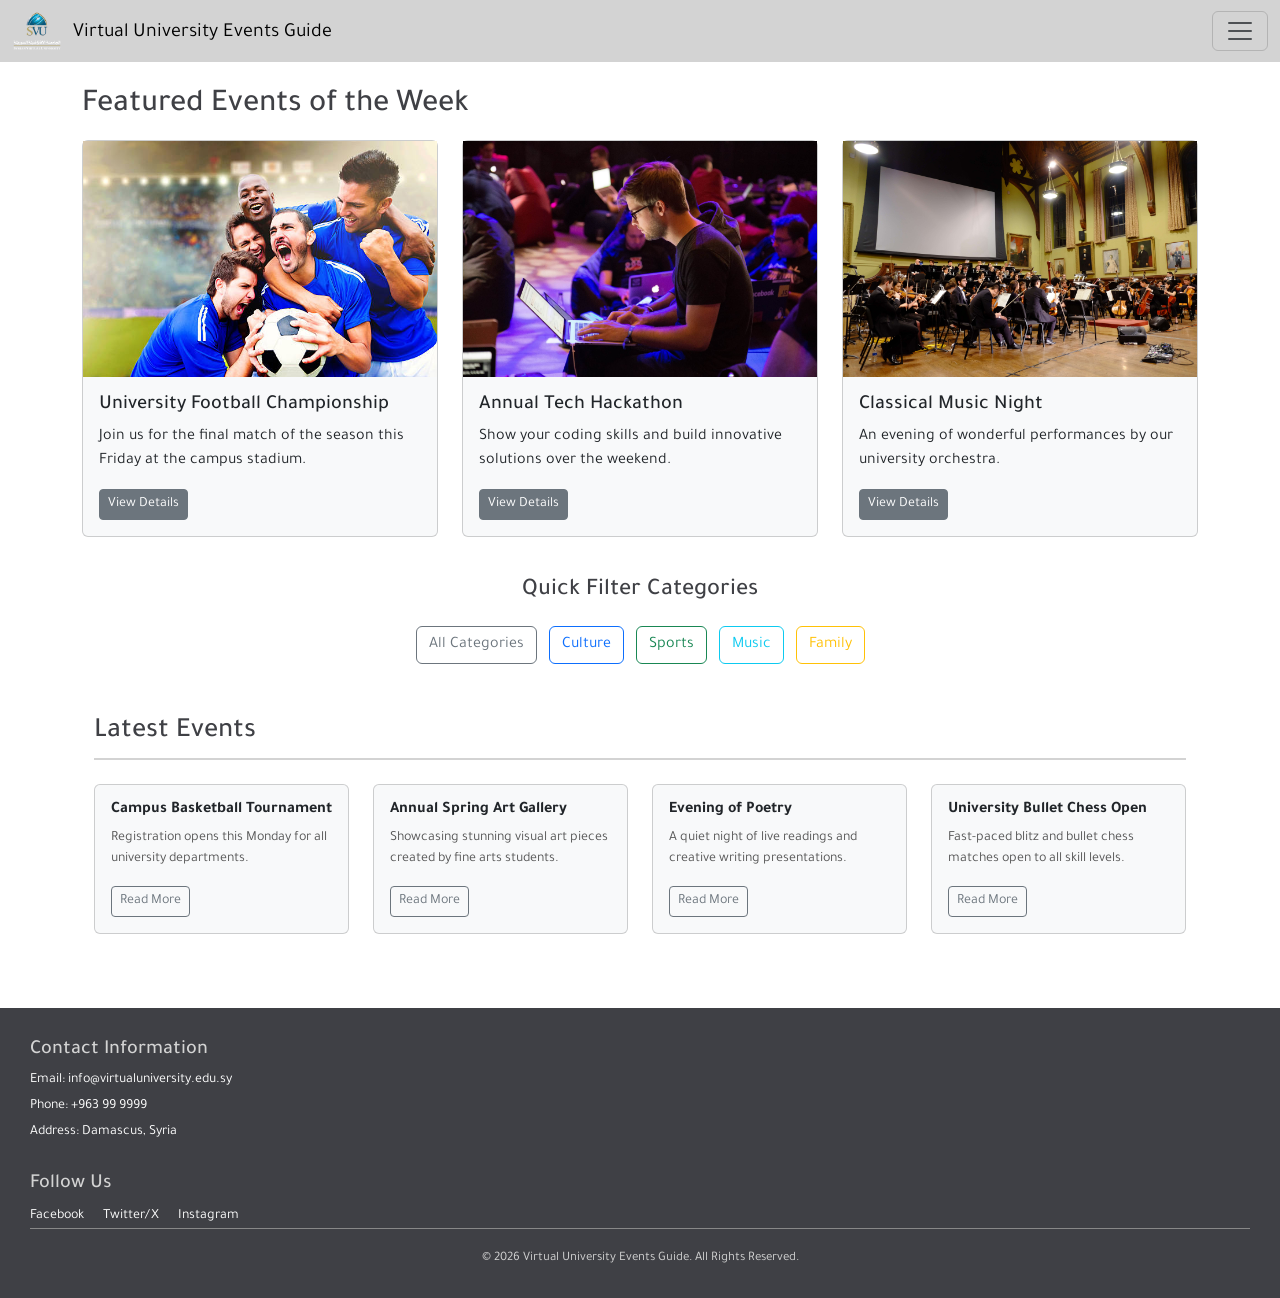
==== index.html @ 57dfa226 "Update index.html" ====
<!DOCTYPE html>
<html lang="en">
<head>
    <meta charset="UTF-8">
    <meta name="viewport" content="width=device-width, initial-scale=1">
    <meta name="keywords" content="events, sports, football, basketball">
    <link href="https://cdn.jsdelivr.net/npm/bootstrap@5.3.3/dist/css/bootstrap.min.css" rel="stylesheet">
    <link rel="stylesheet" href="assets/css/styles.css">
    <script src="https://cdn.jsdelivr.net/npm/bootstrap@5.3.3/dist/js/bootstrap.bundle.min.js"></script>
    <title>Virtual University Events Guide</title>
</head>
<body>

<header>
    <!-- Simple lightgray navbar -->
    <div class="navbar" style="background-color: lightgray">
        <!-- navbar surrounds the container -->
        <div class="container-fluid">

            <!-- Logo & Title -->
            <span style="font-size: 125%; color: black; margin-top: 4px; margin-bottom: 4px">
                <img alt="logo" src="assets/img/logo-white.png" width="50" height="38" style="margin-right: 6px">
                Virtual University Events Guide
            </span>

            <!-- The essential mobile menu button -->
            <button class="navbar-toggler" type="button" data-bs-toggle="collapse" data-bs-target="#mainNavbar">
                <span class="navbar-toggler-icon"></span>
            </button>

            <!-- The collapsible menu container -->
            <div class="navbar-collapse collapse" id="mainNavbar">
                <!-- navbar menu items  -->
                <ul style="list-style-type: none; margin-left: 0; padding-left: 0; margin-bottom: 0">
                    <li><a class="nav-link active" href="index.html">Home</a></li>
                    <!-- we use .active class for the active link and dim its color in the styles.css file -->
                    <li><a class="nav-link" href="events.html">All Events</a></li>
                    <li><a class="nav-link" href="about.html">About</a></li>
                    <li><a class="nav-link" href="contact.html">Contact Us</a></li>
                </ul>
            </div>

        </div>
    </div>
</header>


<main class="container my-4">
    <h2 class="mb-3" style="color: #3f4045;">Featured Events of the Week</h2>

    <!-- Section for highlighting 3 top events of the week -->
    <!-- Using a 12-column grid row, split into 3 equal blocks of size 4 for desktop screens -->
    <div class="row">

        <div class="col-md-4 mb-3">
            <div class="card" style="background-color: #f8f9fa;">
                <img src="assets/img/event1.jpg" alt="Event 1">
                <!-- Inside layout for card structure (title, description, and link button) -->
                <div class="m-3">
                    <h5>University Football Championship</h5>
                    <p>Join us for the final match of the season this Friday at the campus stadium.</p>
                    <a href="event.html">
                        <button type="button" class="btn btn-sm btn-secondary">View Details</button>
                    </a>
                </div>
            </div>
        </div>

        <div class="col-md-4 mb-3">
            <div class="card" style="background-color: #f8f9fa;">
                <img src="assets/img/event2.jpg" alt="Event 2">
                <div class="m-3">
                    <h5>Annual Tech Hackathon</h5>
                    <p>Show your coding skills and build innovative solutions over the weekend.</p>
                    <a href="event.html">
                        <button type="button" class="btn btn-sm btn-secondary">View Details</button>
                    </a>
                </div>
            </div>
        </div>

        <div class="col-md-4 mb-3">
            <div class="card" style="background-color: #f8f9fa;">
                <img src="assets/img/event3.jpg" alt="Event 3">
                <div class="m-3">
                    <h5>Classical Music Night</h5>
                    <p>An evening of wonderful performances by our university orchestra.</p>
                    <a href="event.html">
                        <button type="button" class="btn btn-sm btn-secondary">View Details</button>
                    </a>
                </div>
            </div>
        </div>

    </div>

    <!-- Categories Buttons -->
    <div class="container my-4" style="text-align: center;">
        <h4 class="mb-3" style="color: #3f4045;">Quick Filter Categories</h4>

        <button type="button" class="btn btn-outline-secondary m-1">All Categories</button>
        <button type="button" class="btn btn-outline-primary m-1">Culture</button>
        <button type="button" class="btn btn-outline-success m-1">Sports</button>
        <button type="button" class="btn btn-outline-info m-1">Music</button>
        <button type="button" class="btn btn-outline-warning m-1">Family</button>
    </div>

    <!-- Latest events section -->
    <div class="container my-5">
        <!-- Title with a line separator: we separate the line from text by a padding of 8px -->
        <h3 class="mb-4" style="color: #3f4045; border-bottom: 2px solid lightgray; padding-bottom: 8px;">
            Latest Events
        </h3>

        <div class="row">

            <!-- each card takes 3/12 columns if the screen is large (4 cards per row) -->
            <!-- each card takes 6/12 columns if the screen is medium (2 cards per row)-->
            <div class="col-lg-3 col-md-6 mb-4">
                <div class="card" style="background-color: #f8f9fa;">

                    <!-- The card contains this area which is separated from the card boarders by margin 3 -->
                    <div class="m-3">
                        <!-- Each card contains: title + text + "read more" button -->
                        <h6 style="font-weight: bold;">Campus Basketball Tournament</h6>
                        <p class="mb-3" style="font-size: 14px; color: #555;">Registration opens this Monday for all
                            university departments.</p>
                        <a href="event.html">
                            <button type="button" class="btn btn-sm btn-outline-secondary">Read More</button>
                        </a>
                    </div>
                </div>
            </div>

            <div class="col-lg-3 col-md-6 mb-4">
                <div class="card" style="background-color: #f8f9fa;">
                    <div class="m-3">
                        <h6 style="font-weight: bold;">Annual Spring Art Gallery</h6>
                        <p class="mb-3" style="font-size: 14px; color: #555;">Showcasing stunning visual art pieces
                            created by fine arts students.</p>
                        <a href="event.html">
                            <button type="button" class="btn btn-sm btn-outline-secondary">Read More</button>
                        </a>
                    </div>
                </div>
            </div>

            <div class="col-lg-3 col-md-6 mb-4">
                <div class="card" style="background-color: #f8f9fa;">
                    <div class="m-3">
                        <h6 style="font-weight: bold;">Evening of Poetry</h6>
                        <p class="mb-3" style="font-size: 14px; color: #555;">A quiet night of live readings and
                            creative writing presentations.</p>
                        <a href="event.html">
                            <button type="button" class="btn btn-sm btn-outline-secondary">Read More</button>
                        </a>
                    </div>
                </div>
            </div>

            <div class="col-lg-3 col-md-6 mb-4">
                <div class="card" style="background-color: #f8f9fa;">
                    <div class="m-3">
                        <h6 style="font-weight: bold;">University Bullet Chess Open</h6>
                        <p class="mb-3" style="font-size: 14px; color: #555;">Fast-paced blitz and bullet chess matches
                            open to all skill levels.</p>
                        <a href="event.html">
                            <button type="button" class="btn btn-sm btn-outline-secondary">Read More</button>
                        </a>
                    </div>
                </div>
            </div>

        </div>
    </div>


</main>

<footer style="background-color: #3f4045; color: white; padding: 30px; margin-top: 50px;">

    <div>
        <h5 style="color: lightgray;">Contact Information</h5>
        <!-- Overwriting the default <p> margin-bottom which is large with a smaller one (5px) -->
        <p style="font-size: 14px; margin-bottom: 5px;">Email: info@virtualuniversity.edu.sy</p>
        <p style="font-size: 14px; margin-bottom: 5px;">Phone: +963 99 9999</p>
        <p style="font-size: 14px; margin-bottom: 5px;">Address: Damascus, Syria</p>
    </div>

    <div>
        <br/>
        <!-- Title "Follow Us" is lightgray so it's slightly different from normal white text in this area. -->
        <h5 style="color: lightgray;">Follow Us</h5>
        <!-- 3 links on the same line separated by margin-right. -->
        <!-- We don't want the links to look blue and underlined. -->
        <a href="https://facebook.com" target="_blank"
           style="color: white; text-decoration: none; margin-right: 15px; font-size: 14px;">Facebook</a>
        <a href="https://twitter.com" target="_blank"
           style="color: white; text-decoration: none; margin-right: 15px; font-size: 14px;">Twitter/X</a>
        <a href="https://instagram.com" target="_blank"
           style="color: white; text-decoration: none; font-size: 14px;">Instagram</a>
    </div>

    <div style="border-top: 1px solid #888888; font-size: 13px; color: lightgray; text-align: center; padding-top: 20px;">
        <!-- margin-bottom 0 prevents <p> from creating a blank line after it -->
        <p style="margin-bottom: 0">&copy; 2026 Virtual University Events Guide. All Rights Reserved.</p>
    </div>
</footer>

</body>
</html>
---- assets/css/styles.css ----
/* Download required fonts */
@import url('https://fonts.googleapis.com/css2?family=Cairo:wght@400;700&family=Tajawal:wght@400;700&display=swap');

body {
    font-family: 'Tajawal', 'Cairo', sans-serif;
}

/* Just a basic target for links inside the menu */
#mainNavbar ul li a
{
    padding: 8px;
    color: #3f4045;
}

/* The active link is a bit grayer */
#mainNavbar ul li a.active
{
    color: #7a8090;
}

/* Simple hover effect */
#mainNavbar ul li a:hover
{
    color: #0a53be;
}
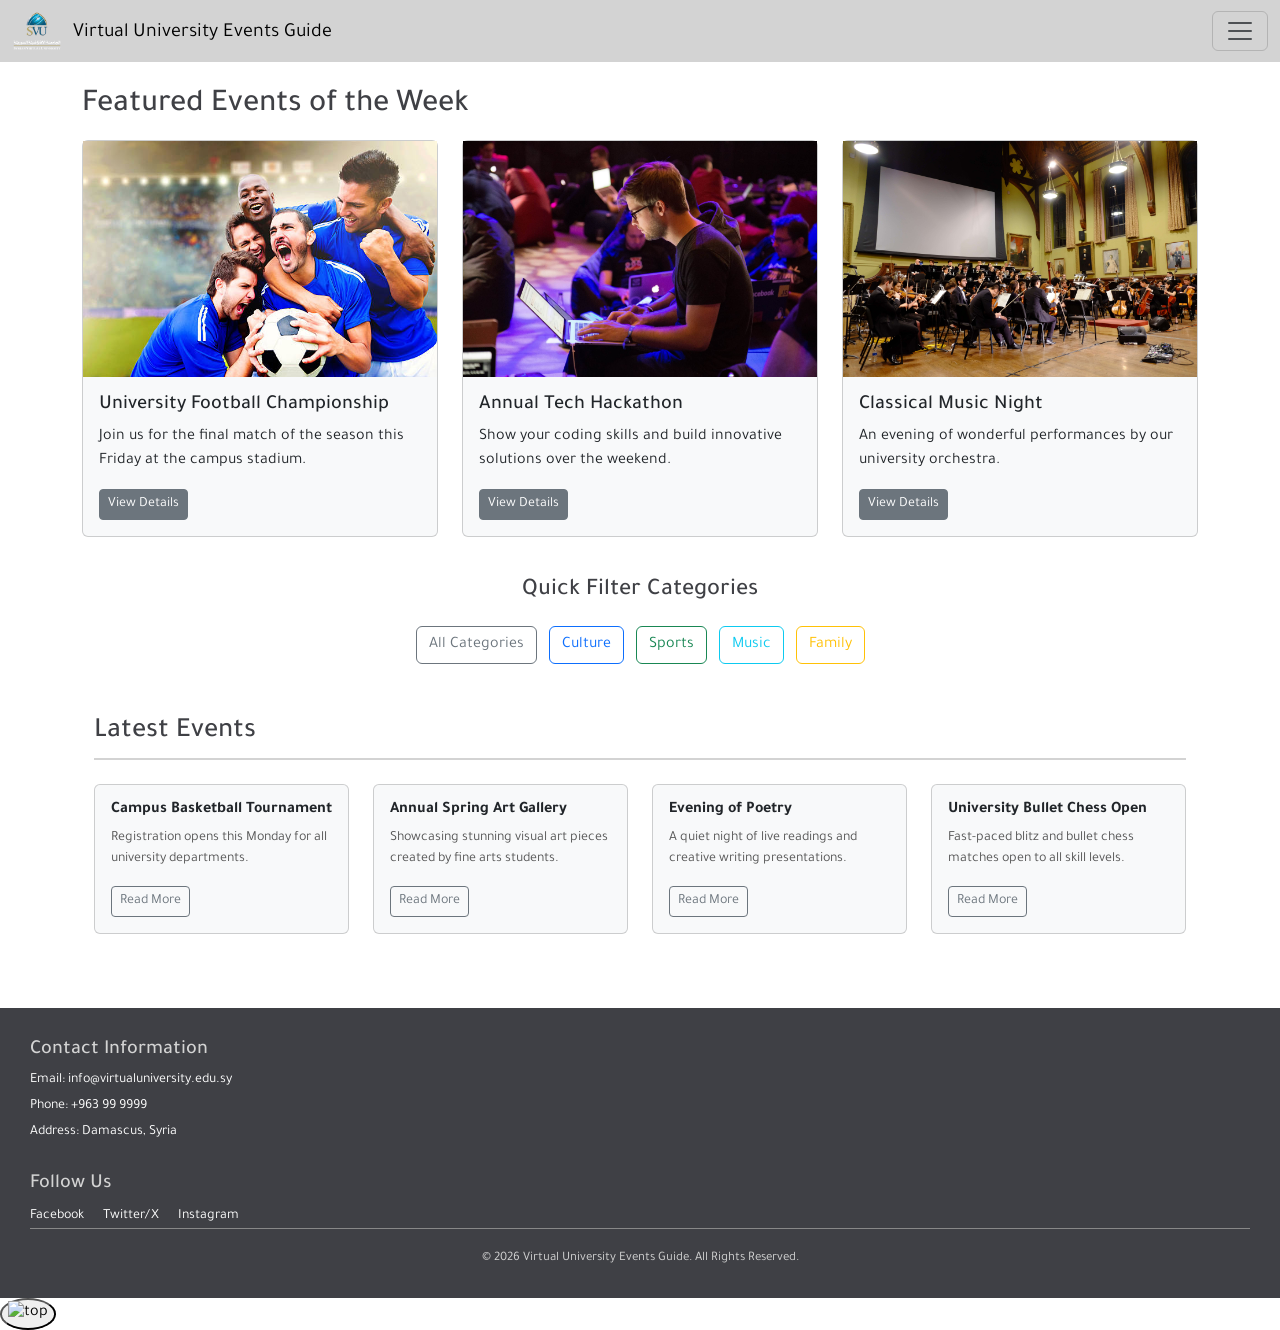
==== commit 3f85c061: "Update index.html" ====
--- a/index.html
+++ b/index.html
@@ -7,11 +7,12 @@
     <link href="https://cdn.jsdelivr.net/npm/bootstrap@5.3.3/dist/css/bootstrap.min.css" rel="stylesheet">
     <link rel="stylesheet" href="assets/css/styles.css">
     <script src="https://cdn.jsdelivr.net/npm/bootstrap@5.3.3/dist/js/bootstrap.bundle.min.js"></script>
+    <script src="assets/js/main.js" type="text/javascript"></script>
     <title>Virtual University Events Guide</title>
 </head>
 <body>
 
-<header>
+<header id="headerElement">
     <!-- Simple lightgray navbar -->
     <div class="navbar" style="background-color: lightgray">
         <!-- navbar surrounds the container -->
@@ -52,6 +53,8 @@
     <!-- Using a 12-column grid row, split into 3 equal blocks of size 4 for desktop screens -->
     <div class="row">
 
+        <!-- We have a row and inside it is 3 columns with col-md-4 -->
+         <!-- so on a medium-sized or larger screen, we get 3 columns. -->
         <div class="col-md-4 mb-3">
             <div class="card" style="background-color: #f8f9fa;">
                 <img src="assets/img/event1.jpg" alt="Event 1">
@@ -59,7 +62,7 @@
                 <div class="m-3">
                     <h5>University Football Championship</h5>
                     <p>Join us for the final match of the season this Friday at the campus stadium.</p>
-                    <a href="event.html">
+                    <a href="event.html?id=football">
                         <button type="button" class="btn btn-sm btn-secondary">View Details</button>
                     </a>
                 </div>
@@ -85,7 +88,7 @@
                 <div class="m-3">
                     <h5>Classical Music Night</h5>
                     <p>An evening of wonderful performances by our university orchestra.</p>
-                    <a href="event.html">
+                    <a href="event.html?id=music">
                         <button type="button" class="btn btn-sm btn-secondary">View Details</button>
                     </a>
                 </div>
@@ -125,7 +128,7 @@
                         <h6 style="font-weight: bold;">Campus Basketball Tournament</h6>
                         <p class="mb-3" style="font-size: 14px; color: #555;">Registration opens this Monday for all
                             university departments.</p>
-                        <a href="event.html">
+                        <a href="event.html?id=basketball">
                             <button type="button" class="btn btn-sm btn-outline-secondary">Read More</button>
                         </a>
                     </div>
@@ -136,9 +139,9 @@
                 <div class="card" style="background-color: #f8f9fa;">
                     <div class="m-3">
                         <h6 style="font-weight: bold;">Annual Spring Art Gallery</h6>
-                        <p class="mb-3" style="font-size: 14px; color: #555;">Showcasing stunning visual art pieces
+                        <p class="mb-3" style="font-size: 14px; color: #555555;">Showcasing stunning visual art pieces
                             created by fine arts students.</p>
-                        <a href="event.html">
+                        <a href="event.html?id=art">
                             <button type="button" class="btn btn-sm btn-outline-secondary">Read More</button>
                         </a>
                     </div>
@@ -149,9 +152,9 @@
                 <div class="card" style="background-color: #f8f9fa;">
                     <div class="m-3">
                         <h6 style="font-weight: bold;">Evening of Poetry</h6>
-                        <p class="mb-3" style="font-size: 14px; color: #555;">A quiet night of live readings and
+                        <p class="mb-3" style="font-size: 14px; color: #555555;">A quiet night of live readings and
                             creative writing presentations.</p>
-                        <a href="event.html">
+                        <a href="event.html?id=poetry">
                             <button type="button" class="btn btn-sm btn-outline-secondary">Read More</button>
                         </a>
                     </div>
@@ -162,9 +165,9 @@
                 <div class="card" style="background-color: #f8f9fa;">
                     <div class="m-3">
                         <h6 style="font-weight: bold;">University Bullet Chess Open</h6>
-                        <p class="mb-3" style="font-size: 14px; color: #555;">Fast-paced blitz and bullet chess matches
+                        <p class="mb-3" style="font-size: 14px; color: #555555;">Fast-paced blitz and bullet chess matches
                             open to all skill levels.</p>
-                        <a href="event.html">
+                        <a href="event.html?id=chess">
                             <button type="button" class="btn btn-sm btn-outline-secondary">Read More</button>
                         </a>
                     </div>
@@ -207,5 +210,13 @@
     </div>
 </footer>
 
+<!-- Floating "back to top" button -->
+<!-- Refer to styles.css for design features -->
+<a href="#headerElement">
+    <button id="backToTopButton" class="rounded-circle">
+        <img src="assets/img/up-arrow.png" width="20px" height="20px" alt="top"/>
+    </button>
+</a>
+
 </body>
 </html>
--- a/assets/css/styles.css
+++ b/assets/css/styles.css
@@ -23,3 +23,8 @@
 {
     color: #0a53be;
 }
+
+button
+{
+   text-align: center;
+}
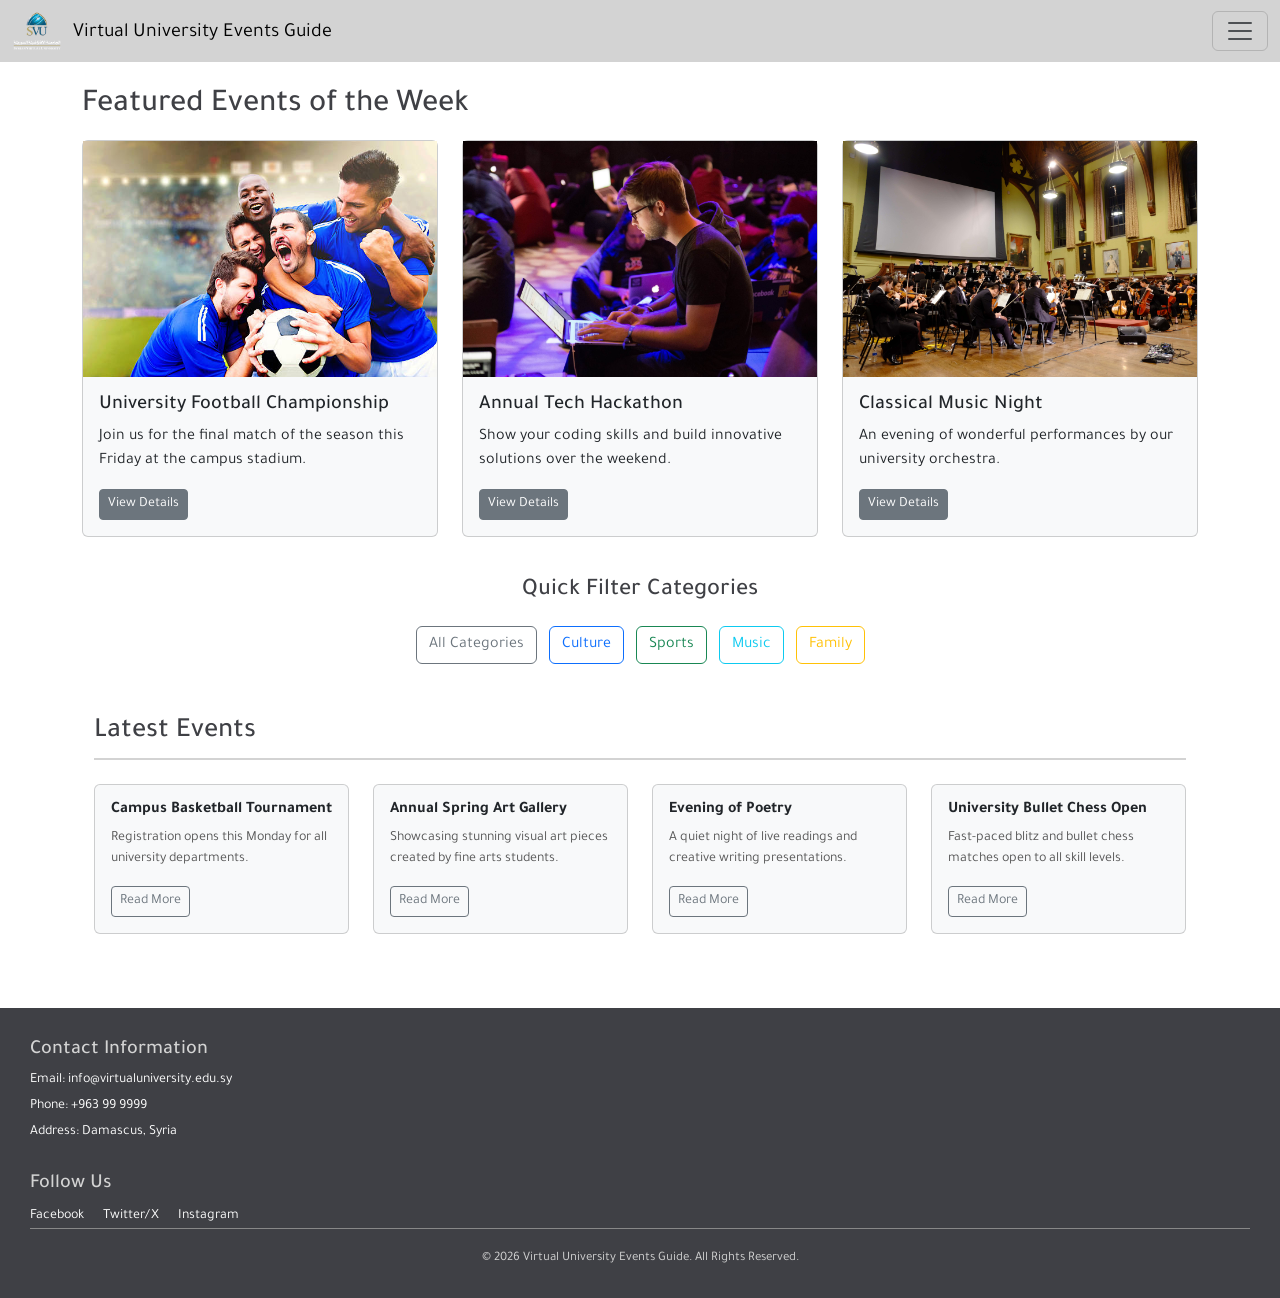
==== commit 920ddae9: "Update index.html" ====
--- a/index.html
+++ b/index.html
@@ -57,7 +57,7 @@
          <!-- so on a medium-sized or larger screen, we get 3 columns. -->
         <div class="col-md-4 mb-3">
             <div class="card" style="background-color: #f8f9fa;">
-                <img src="assets/img/event1.jpg" alt="Event 1">
+                <img src="assets/img/football.jpg" alt="Event 1">
                 <!-- Inside layout for card structure (title, description, and link button) -->
                 <div class="m-3">
                     <h5>University Football Championship</h5>
@@ -71,7 +71,7 @@
 
         <div class="col-md-4 mb-3">
             <div class="card" style="background-color: #f8f9fa;">
-                <img src="assets/img/event2.jpg" alt="Event 2">
+                <img src="assets/img/hackathon.jpg" alt="Event 2">
                 <div class="m-3">
                     <h5>Annual Tech Hackathon</h5>
                     <p>Show your coding skills and build innovative solutions over the weekend.</p>
@@ -84,7 +84,7 @@
 
         <div class="col-md-4 mb-3">
             <div class="card" style="background-color: #f8f9fa;">
-                <img src="assets/img/event3.jpg" alt="Event 3">
+                <img src="assets/img/music.jpg" alt="Event 3">
                 <div class="m-3">
                     <h5>Classical Music Night</h5>
                     <p>An evening of wonderful performances by our university orchestra.</p>
--- a/assets/css/styles.css
+++ b/assets/css/styles.css
@@ -24,7 +24,29 @@
     color: #0a53be;
 }
 
-button
+#backToTopButton
 {
-   text-align: center;
+    position: fixed;
+    bottom: 30px;
+    right: 30px;
+    visibility: hidden;
+    border: none;
+    opacity: 0;
+
+    /* Human touch: Give it your signature dark gray color and a nice size */
+    background-color: lightgray;
+    width: 45px;
+    height: 45px;
+    display: flex;
+    align-items: center;
+    justify-content: center;
+    cursor: pointer; /* Makes the mouse cursor turn into a pointer finger on hover */
+    box-shadow: 0px 2px 5px rgba(0,0,0,0.3); /* Adds a tiny shadow so it pops off the page */
 }
+
+#backToTopButton.isVisible
+{
+    visibility: visible;
+    opacity: 1;
+    transition: opacity 0.5s ease, visibility 0.5s;
+}
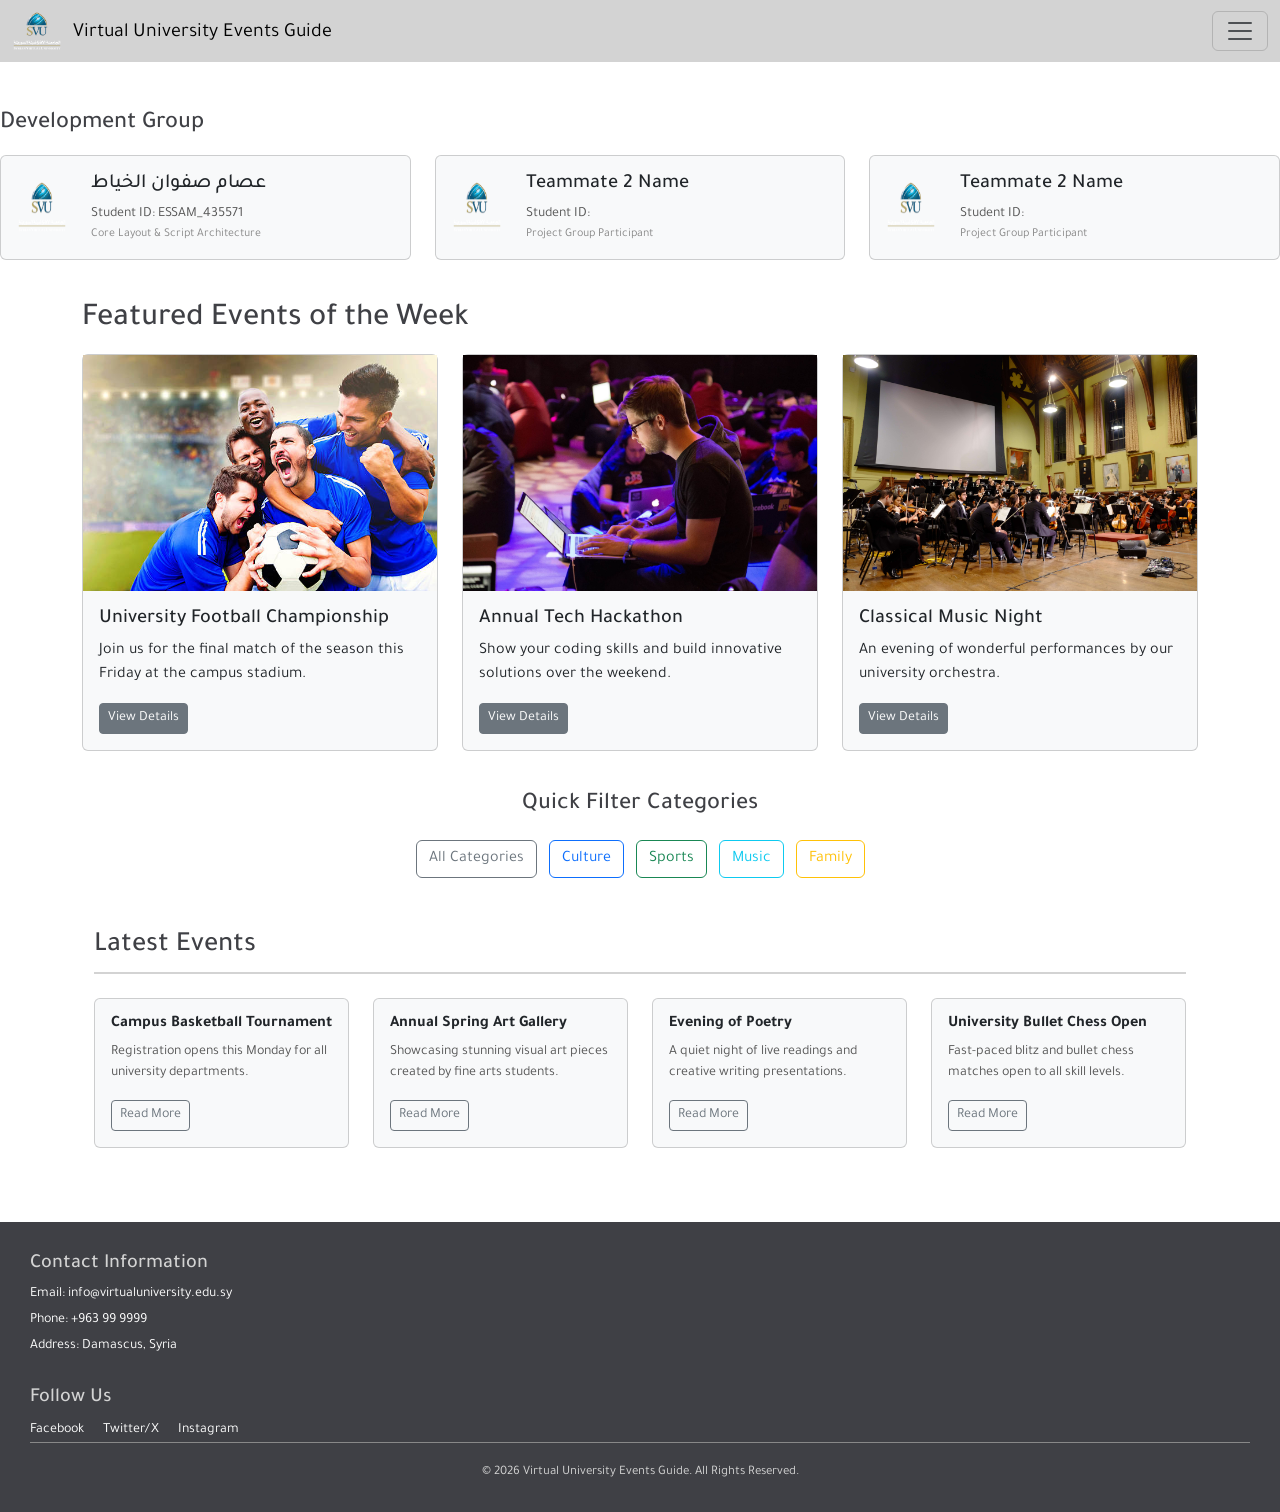
==== commit 6fe3d82a: "Update index.html" ====
--- a/index.html
+++ b/index.html
@@ -45,6 +45,69 @@
     </div>
 </header>
 
+    <!-- Development Group -->
+    <h4 class="mt-5 mb-3" style="color: #3f4045;">
+        Development Group
+    </h4>
+    <div class="row">
+        <!-- Three items on the same row on medium-sized and larger screens. -->
+         <!-- On smaller screens, the columns won't fit so they just drop making no row but one column as usual -->
+
+        <!-- Each item is a card -->
+        <!-- Here's item 1 -->
+        <div class="col-md-4 mb-3">
+            <div class="card p-3" style="background-color: #f8f9fa;">
+                <div class="row">
+                    <!-- The card is divided into two columns: A profile picture & description about the student -->
+                     <!-- The profile pic takes 2 columns and description takes 9 leaving us with 1 column for margins -->
+                     <!-- w-auto works nicely here to prevent overlapping -->
+                    <div class="col-2 w-auto align-self-center">
+                    <!-- Profile Picture -->
+                        <img alt="Profile Picture" src="assets/img/logo-white.png" width="50px" height="50px"/>
+                    </div>
+                    <!-- description -->
+                    <div class="col-9">
+                        <h5>عصام صفوان الخياط</h5>
+                        <p style="margin-bottom: 0; font-size: 14px; color: #555555;">Student ID: ESSAM_435571</p>
+                        <p style="margin-bottom: 0; font-size: 12px; color: #888888;">Core Layout & Script Architecture</p>
+                    </div>
+                </div>
+            </div>
+        </div>
+
+        <div class="col-md-4 mb-3">
+            <div class="card p-3" style="background-color: #f8f9fa;">
+                <div class="row">
+                   <div class="col-2 w-auto align-self-center">
+                        <img alt="Profile Picture" src="assets/img/logo-white.png" width="50px" height="50px"/>
+                    </div>
+                    <div class="col-9">
+                        <h5>Teammate 2 Name</h5>
+                        <p style="margin-bottom: 0; font-size: 14px; color: #555555;">Student ID: </p>
+                        <p style="margin-bottom: 0; font-size: 12px; color: #888888;">Project Group Participant</p>
+                    </div>
+                </div>
+            </div>
+        </div>
+
+        <div class="col-md-4 mb-3">
+            <div class="card p-3" style="background-color: #f8f9fa;">
+                <div class="row">
+                    <div class="col-2 w-auto align-self-center">
+                        <img alt="Profile Picture" src="assets/img/logo-white.png" width="50px" height="50px"/>
+                    </div>
+                    <div class="col-9">
+                        <h5>Teammate 2 Name</h5>
+                        <p style="margin-bottom: 0; font-size: 14px; color: #555555;">Student ID: </p>
+                        <p style="margin-bottom: 0; font-size: 12px; color: #888888;">Project Group Participant</p>
+                    </div>
+                </div>
+            </div>
+        </div>
+
+    </div>
+    <!-- End of development group section -->
+
 
 <main class="container my-4">
     <h2 class="mb-3" style="color: #3f4045;">Featured Events of the Week</h2>
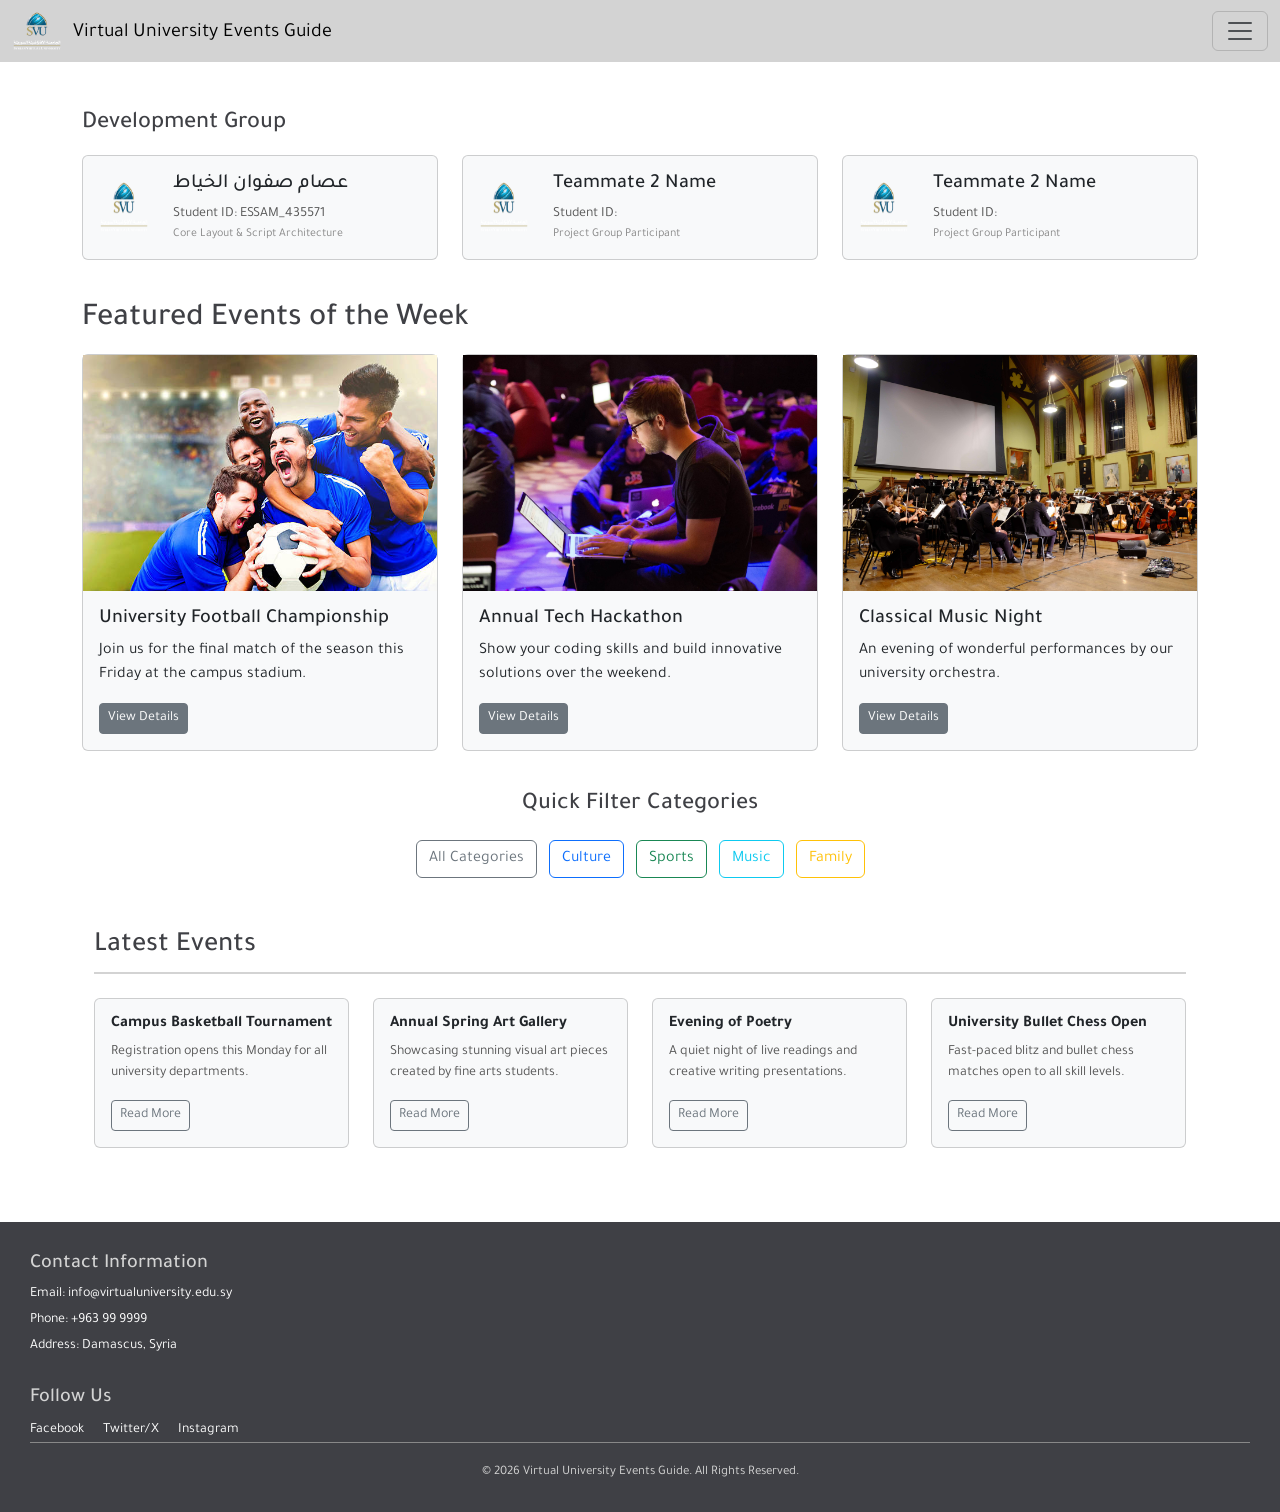
==== commit 45ac8f63: "Update index.html" ====
--- a/index.html
+++ b/index.html
@@ -46,6 +46,7 @@
 </header>
 
     <!-- Development Group -->
+    <div class="container my-4">
     <h4 class="mt-5 mb-3" style="color: #3f4045;">
         Development Group
     </h4>
@@ -105,6 +106,7 @@
             </div>
         </div>
 
+    </div>
     </div>
     <!-- End of development group section -->
 
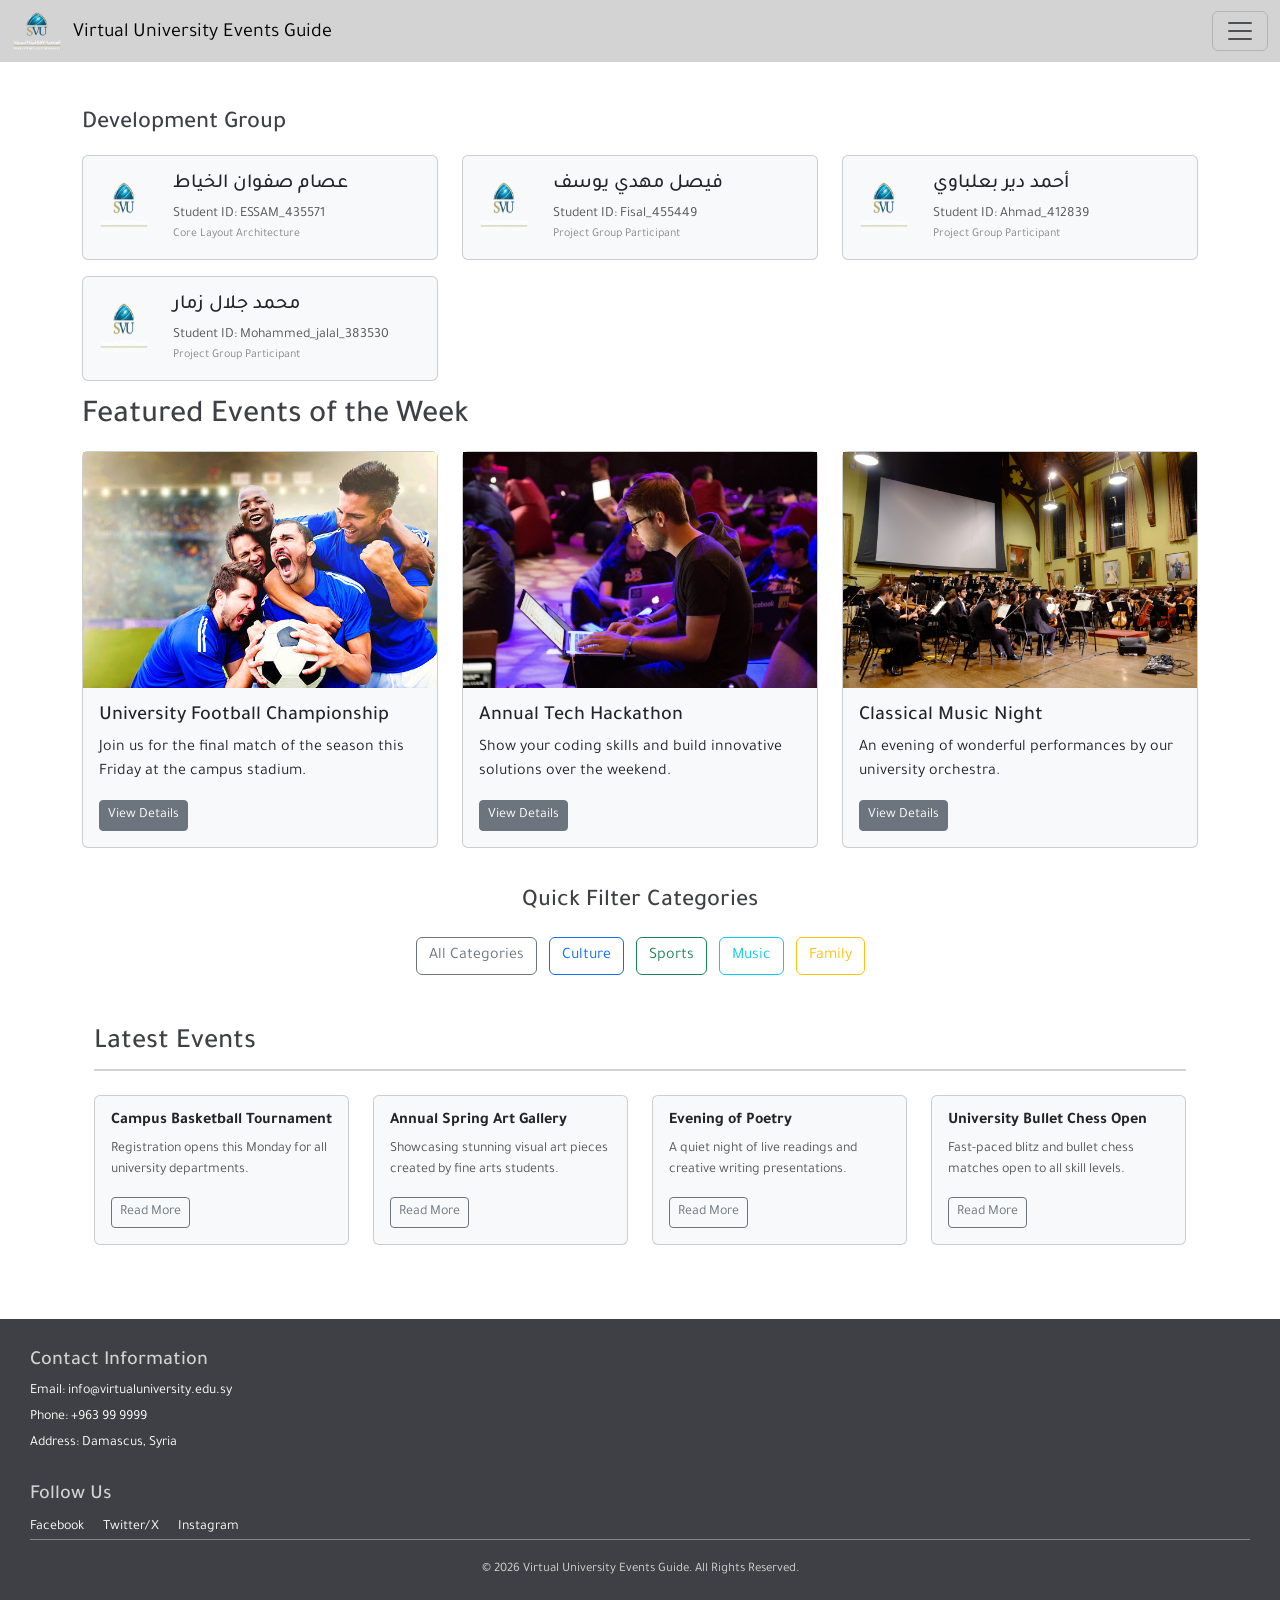
==== commit 31f88938: "Update index.html" ====
--- a/index.html
+++ b/index.html
@@ -45,14 +45,17 @@
     </div>
 </header>
 
+
+<main class="container my-4">
+
+
     <!-- Development Group -->
-    <div class="container my-4">
     <h4 class="mt-5 mb-3" style="color: #3f4045;">
         Development Group
     </h4>
     <div class="row">
         <!-- Three items on the same row on medium-sized and larger screens. -->
-         <!-- On smaller screens, the columns won't fit so they just drop making no row but one column as usual -->
+        <!-- On smaller screens, the columns won't fit so they just drop making no row but one column as usual -->
 
         <!-- Each item is a card -->
         <!-- Here's item 1 -->
@@ -60,32 +63,17 @@
             <div class="card p-3" style="background-color: #f8f9fa;">
                 <div class="row">
                     <!-- The card is divided into two columns: A profile picture & description about the student -->
-                     <!-- The profile pic takes 2 columns and description takes 9 leaving us with 1 column for margins -->
-                     <!-- w-auto works nicely here to prevent overlapping -->
+                    <!-- The profile pic takes 2 columns and description takes 9 leaving us with 1 column for margins -->
+                    <!-- w-auto works nicely here to prevent overlapping -->
                     <div class="col-2 w-auto align-self-center">
-                    <!-- Profile Picture -->
+                        <!-- Profile Picture -->
                         <img alt="Profile Picture" src="assets/img/logo-white.png" width="50px" height="50px"/>
                     </div>
                     <!-- description -->
                     <div class="col-9">
                         <h5>عصام صفوان الخياط</h5>
                         <p style="margin-bottom: 0; font-size: 14px; color: #555555;">Student ID: ESSAM_435571</p>
-                        <p style="margin-bottom: 0; font-size: 12px; color: #888888;">Core Layout & Script Architecture</p>
-                    </div>
-                </div>
-            </div>
-        </div>
-
-        <div class="col-md-4 mb-3">
-            <div class="card p-3" style="background-color: #f8f9fa;">
-                <div class="row">
-                   <div class="col-2 w-auto align-self-center">
-                        <img alt="Profile Picture" src="assets/img/logo-white.png" width="50px" height="50px"/>
-                    </div>
-                    <div class="col-9">
-                        <h5>Teammate 2 Name</h5>
-                        <p style="margin-bottom: 0; font-size: 14px; color: #555555;">Student ID: </p>
-                        <p style="margin-bottom: 0; font-size: 12px; color: #888888;">Project Group Participant</p>
+                        <p style="margin-bottom: 0; font-size: 12px; color: #888888;">Core Layout Architecture</p>
                     </div>
                 </div>
             </div>
@@ -98,20 +86,49 @@
                         <img alt="Profile Picture" src="assets/img/logo-white.png" width="50px" height="50px"/>
                     </div>
                     <div class="col-9">
-                        <h5>Teammate 2 Name</h5>
-                        <p style="margin-bottom: 0; font-size: 14px; color: #555555;">Student ID: </p>
+                        <h5>فيصل مهدي يوسف</h5>
+                        <p style="margin-bottom: 0; font-size: 14px; color: #555555;">Student ID: Fisal_455449</p>
                         <p style="margin-bottom: 0; font-size: 12px; color: #888888;">Project Group Participant</p>
                     </div>
                 </div>
             </div>
         </div>
 
-    </div>
-    </div>
-    <!-- End of development group section -->
-
-
-<main class="container my-4">
+        <div class="col-md-4 mb-3">
+            <div class="card p-3" style="background-color: #f8f9fa;">
+                <div class="row">
+                    <div class="col-2 w-auto align-self-center">
+                        <img alt="Profile Picture" src="assets/img/logo-white.png" width="50px" height="50px"/>
+                    </div>
+                    <div class="col-9">
+                        <h5>أحمد دير بعلباوي</h5>
+                        <p style="margin-bottom: 0; font-size: 14px; color: #555555;">Student ID: Ahmad_412839</p>
+                        <p style="margin-bottom: 0; font-size: 12px; color: #888888;">Project Group Participant</p>
+                    </div>
+                </div>
+            </div>
+        </div>
+
+        <div class="col-md-4 mb-3">
+            <div class="card p-3" style="background-color: #f8f9fa;">
+                <div class="row">
+                    <div class="col-2 w-auto align-self-center">
+                        <img alt="Profile Picture" src="assets/img/logo-white.png" width="50px" height="50px"/>
+                    </div>
+                    <div class="col-9">
+                        <h5>محمد جلال زمار</h5>
+                        <p style="margin-bottom: 0; font-size: 14px; color: #555555;">Student ID: Mohammed_jalal_383530</p>
+                        <p style="margin-bottom: 0; font-size: 12px; color: #888888;">Project Group Participant</p>
+                    </div>
+                </div>
+            </div>
+        </div>
+
+    </div>
+    <!-- End of Development Group Section -->
+
+
+
     <h2 class="mb-3" style="color: #3f4045;">Featured Events of the Week</h2>
 
     <!-- Section for highlighting 3 top events of the week -->
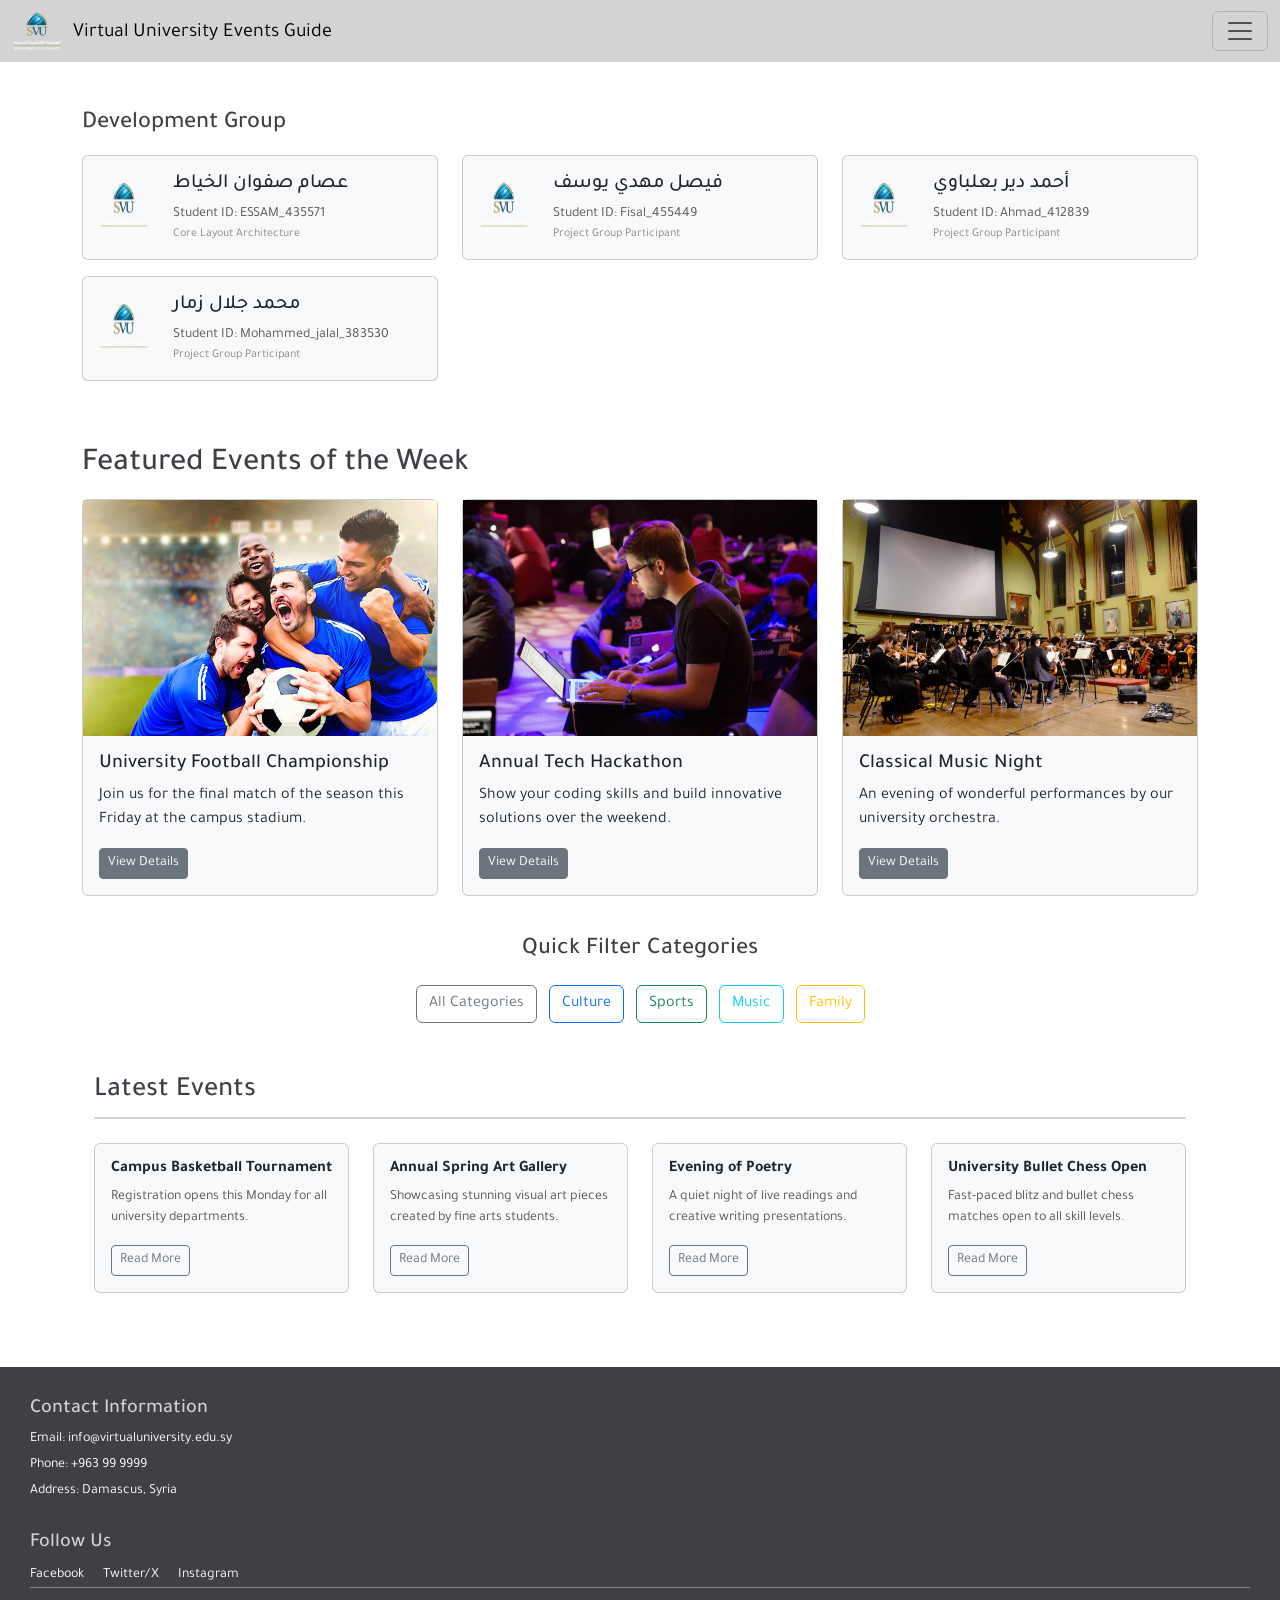
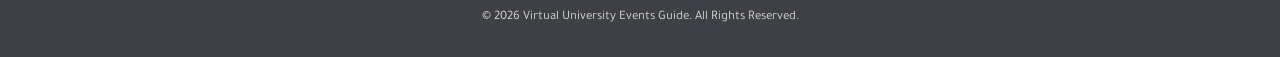
==== commit dacbbbdc: "Update index.html" ====
--- a/index.html
+++ b/index.html
@@ -53,7 +53,7 @@
     <h4 class="mt-5 mb-3" style="color: #3f4045;">
         Development Group
     </h4>
-    <div class="row">
+    <div class="row mb-5">
         <!-- Three items on the same row on medium-sized and larger screens. -->
         <!-- On smaller screens, the columns won't fit so they just drop making no row but one column as usual -->
 
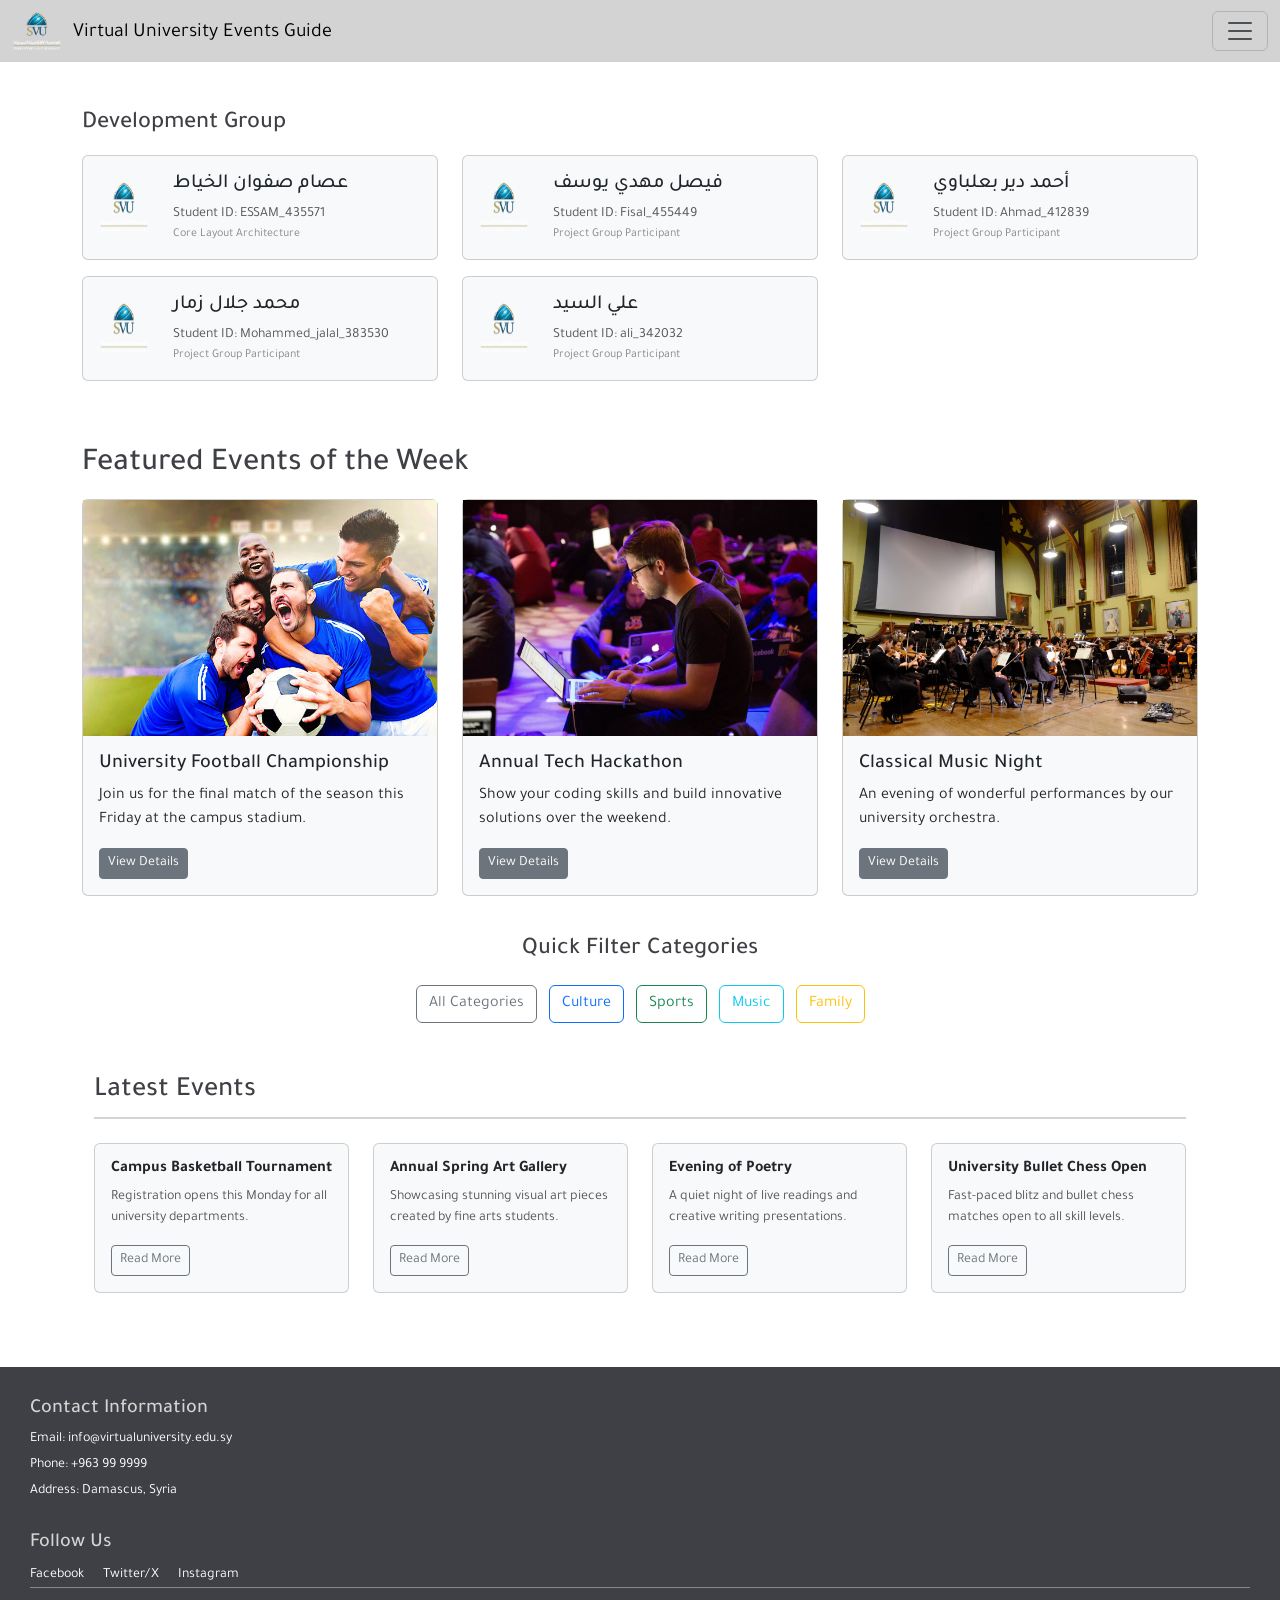
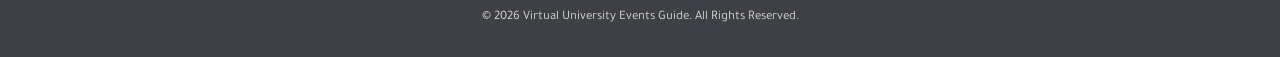
==== commit 206a4329: "Update index.html" ====
--- a/index.html
+++ b/index.html
@@ -124,6 +124,21 @@
             </div>
         </div>
 
+        <div class="col-md-4 mb-3">
+            <div class="card p-3" style="background-color: #f8f9fa;">
+                <div class="row">
+                    <div class="col-2 w-auto align-self-center">
+                        <img alt="Profile Picture" src="assets/img/logo-white.png" width="50px" height="50px"/>
+                    </div>
+                    <div class="col-9">
+                        <h5>علي السيد</h5>
+                        <p style="margin-bottom: 0; font-size: 14px; color: #555555;">Student ID: ali_342032</p>
+                        <p style="margin-bottom: 0; font-size: 12px; color: #888888;">Project Group Participant</p>
+                    </div>
+                </div>
+            </div>
+        </div>
+
     </div>
     <!-- End of Development Group Section -->
 
